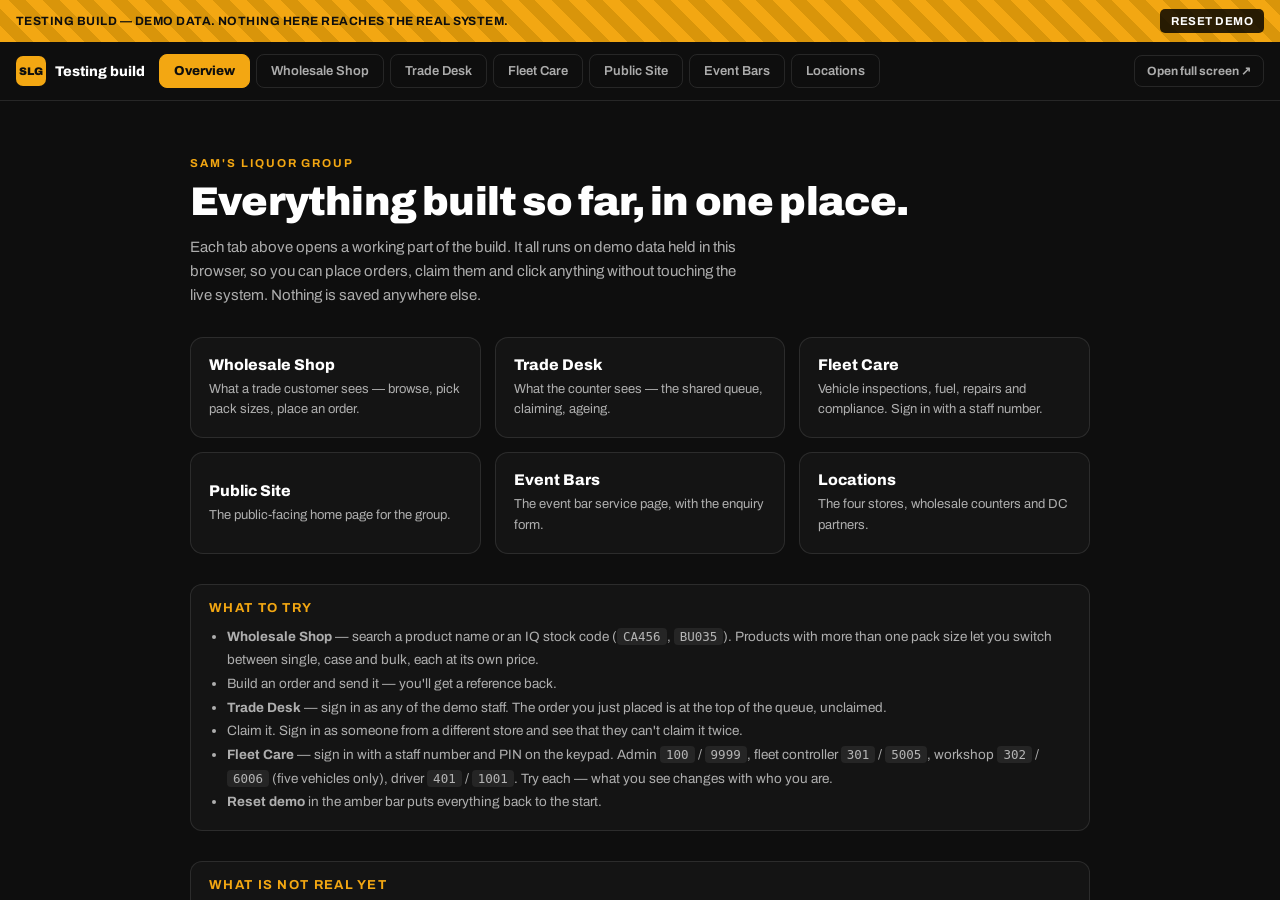
==== index.html @ c91823cb "Publish testing build 15/09/2026 20:35" ====
<!DOCTYPE html>
<html lang="en">
<head>
<meta charset="utf-8">
<meta name="robots" content="noindex, nofollow">
<meta name="viewport" content="width=device-width, initial-scale=1">
<title>Sam's Liquor Group — testing build</title>
<link rel="preconnect" href="https://fonts.googleapis.com">
<link rel="preconnect" href="https://fonts.gstatic.com" crossorigin>
<link href="https://fonts.googleapis.com/css2?family=Archivo:wght@400;500;600;700;800;900&display=swap" rel="stylesheet">
<style>
  :root { --bg:#0E0E0E; --panel:#141414; --line:rgba(255,255,255,.1); --txt:#fff;
          --txt-2:rgba(255,255,255,.66); --txt-3:rgba(255,255,255,.45); --accent:#F3A712; --on-accent:#0E0E0E; }
  * { box-sizing:border-box }
  html,body { height:100% }
  body { margin:0; background:var(--bg); color:var(--txt);
         font-family:Archivo,system-ui,-apple-system,"Segoe UI",sans-serif;
         display:flex; flex-direction:column; -webkit-font-smoothing:antialiased }
  .warn { display:flex; align-items:center; gap:12px; flex-wrap:wrap; padding:9px 16px;
          background:repeating-linear-gradient(45deg,#F3A712,#F3A712 12px,#d9950a 12px,#d9950a 24px); color:#0E0E0E }
  .warn b { font-size:12px; letter-spacing:.04em; text-transform:uppercase; flex:1 1 auto }
  .warn button { font:700 11.5px Archivo,sans-serif; letter-spacing:.04em; text-transform:uppercase;
                 background:rgba(0,0,0,.82); color:#fff; border:0; border-radius:5px; padding:6px 11px; cursor:pointer }
  header { display:flex; align-items:center; gap:14px; padding:12px 16px; border-bottom:1px solid var(--line); flex-wrap:wrap }
  .brand { display:flex; align-items:center; gap:9px; font-weight:800; font-size:14px }
  .mark { width:30px;height:30px;border-radius:7px;background:var(--accent);color:var(--on-accent);
          display:grid;place-items:center;font-weight:900;font-size:11px }
  .tabs { display:flex; gap:6px; overflow-x:auto; scrollbar-width:none }
  .tabs::-webkit-scrollbar { display:none }
  .tab { white-space:nowrap; padding:9px 14px; border-radius:8px; cursor:pointer; font:600 13px Archivo,sans-serif;
         background:transparent; border:1px solid var(--line); color:var(--txt-2) }
  .tab:hover { color:var(--txt); border-color:rgba(255,255,255,.24) }
  .tab[aria-selected="true"] { background:var(--accent); border-color:var(--accent); color:var(--on-accent); font-weight:800 }
  .spacer { flex:1 1 auto }
  .pop { font:700 12px Archivo,sans-serif; color:var(--txt-2); text-decoration:none; border:1px solid var(--line);
         padding:8px 12px; border-radius:8px; white-space:nowrap }
  .pop:hover { color:var(--accent); border-color:var(--accent) }
  main { flex:1 1 auto; position:relative; min-height:0 }
  iframe { width:100%; height:100%; border:0; display:block; background:var(--bg) }
  /* overview */
  .overview { position:absolute; inset:0; overflow-y:auto; padding:44px 22px 60px }
  .ov-in { max-width:900px; margin:0 auto }
  .kick { font-size:11.5px; letter-spacing:.17em; text-transform:uppercase; color:var(--accent); font-weight:700 }
  h1 { font-size:clamp(26px,4.4vw,40px); line-height:1.08; font-weight:900; letter-spacing:-.02em; margin:10px 0 12px }
  .lede { color:var(--txt-2); font-size:15px; line-height:1.6; max-width:62ch; margin:0 0 30px }
  .cards { display:grid; grid-template-columns:repeat(auto-fit,minmax(250px,1fr)); gap:14px }
  .card { text-align:left; cursor:pointer; padding:18px; border-radius:13px;
          background:var(--panel); border:1px solid var(--line); color:inherit; font:inherit }
  .card:hover { border-color:var(--accent) }
  .card-t { display:block; font-size:15.5px; font-weight:800; margin-bottom:6px }
  .card-d { display:block; font-size:13px; color:var(--txt-2); line-height:1.55 }
  .note { margin-top:30px; padding:16px 18px; border-radius:12px; border:1px solid var(--line); background:var(--panel) }
  .note h2 { font-size:13px; letter-spacing:.1em; text-transform:uppercase; color:var(--accent); margin:0 0 10px }
  .note ul { margin:0; padding-left:18px; color:var(--txt-2); font-size:13.5px; line-height:1.75 }
  .note code { background:rgba(255,255,255,.07); padding:1px 6px; border-radius:4px; font-size:12.5px }
</style>
</head>
<body>

<div class="warn">
  <b>Testing build — demo data. Nothing here reaches the real system.</b>
  <button id="reset">Reset demo</button>
</div>

<header>
  <div class="brand"><span class="mark">SLG</span> Testing build</div>
  <div class="tabs" role="tablist">
    <button class="tab" data-src="" data-key="overview" aria-selected="true">Overview</button>
      <button class="tab" data-src="shop.html" data-key="shop">Wholesale Shop</button>
      <button class="tab" data-src="desk.html" data-key="desk">Trade Desk</button>
      <button class="tab" data-src="fleet/index.html" data-key="fleet">Fleet Care</button>
      <button class="tab" data-src="site/index.html" data-key="home">Public Site</button>
      <button class="tab" data-src="site/event-bars.html" data-key="events">Event Bars</button>
      <button class="tab" data-src="site/locations.html" data-key="stores">Locations</button>
  </div>
  <div class="spacer"></div>
  <a class="pop" id="pop" href="shop.html" target="_blank" rel="noopener">Open full screen ↗</a>
</header>

<main>
  <div class="overview" id="overview">
    <div class="ov-in">
      <p class="kick">Sam's Liquor Group</p>
      <h1>Everything built so far, in one place.</h1>
      <p class="lede">Each tab above opens a working part of the build. It all runs on demo
         data held in this browser, so you can place orders, claim them and click anything
         without touching the live system. Nothing is saved anywhere else.</p>
      <div class="cards">
      <button class="card" data-src="shop.html" data-key="shop">
        <span class="card-t">Wholesale Shop</span>
        <span class="card-d">What a trade customer sees — browse, pick pack sizes, place an order.</span>
      </button>
      <button class="card" data-src="desk.html" data-key="desk">
        <span class="card-t">Trade Desk</span>
        <span class="card-d">What the counter sees — the shared queue, claiming, ageing.</span>
      </button>
      <button class="card" data-src="fleet/index.html" data-key="fleet">
        <span class="card-t">Fleet Care</span>
        <span class="card-d">Vehicle inspections, fuel, repairs and compliance. Sign in with a staff number.</span>
      </button>
      <button class="card" data-src="site/index.html" data-key="home">
        <span class="card-t">Public Site</span>
        <span class="card-d">The public-facing home page for the group.</span>
      </button>
      <button class="card" data-src="site/event-bars.html" data-key="events">
        <span class="card-t">Event Bars</span>
        <span class="card-d">The event bar service page, with the enquiry form.</span>
      </button>
      <button class="card" data-src="site/locations.html" data-key="stores">
        <span class="card-t">Locations</span>
        <span class="card-d">The four stores, wholesale counters and DC partners.</span>
      </button>
      </div>
      <div class="note">
        <h2>What to try</h2>
        <ul>
          <li><b>Wholesale Shop</b> — search a product name or an IQ stock code (<code>CA456</code>, <code>BU035</code>). Products with more than one pack size let you switch between single, case and bulk, each at its own price.</li>
          <li>Build an order and send it — you'll get a reference back.</li>
          <li><b>Trade Desk</b> — sign in as any of the demo staff. The order you just placed is at the top of the queue, unclaimed.</li>
          <li>Claim it. Sign in as someone from a different store and see that they can't claim it twice.</li>
          <li><b>Fleet Care</b> — sign in with a staff number and PIN on the keypad. Admin <code>100</code> / <code>9999</code>, fleet controller <code>301</code> / <code>5005</code>, workshop <code>302</code> / <code>6006</code> (five vehicles only), driver <code>401</code> / <code>1001</code>. Try each — what you see changes with who you are.</li>
          <li><b>Reset demo</b> in the amber bar puts everything back to the start.</li>
        </ul>
      </div>
      <div class="note">
        <h2>What is not real yet</h2>
        <ul>
          <li>The catalogue is an 84-product sample of the real 766. Prices and codes are real.</li>
          <li>Staff sign-in has no password in this build — it is a role switcher.</li>
          <li>Quoting, picking and the price-list admin are not built yet.</li>
          <li>The Event Bars enquiry form needs its EmailJS template before it will send.</li>
          <li>Fleet Care is the design prototype on seeded data — all 18 screens are shown so the team can decide which to keep for V1. Nothing in it is saved anywhere.</li>
        </ul>
      </div>
    </div>
  </div>
  <iframe id="frame" title="Preview" hidden></iframe>
</main>

<script>
(function () {
  var tabs = [].slice.call(document.querySelectorAll('.tab'));
  var cards = [].slice.call(document.querySelectorAll('.card'));
  var frame = document.getElementById('frame');
  var overview = document.getElementById('overview');
  var pop = document.getElementById('pop');

  function select(key) {
    var hit = tabs.filter(function (t) { return t.dataset.key === key; })[0] || tabs[0];
    tabs.forEach(function (t) { t.setAttribute('aria-selected', String(t === hit)); });
    var src = hit.dataset.src;
    if (!src) {
      frame.hidden = true; overview.hidden = false; pop.href = 'shop.html';
    } else {
      if (frame.getAttribute('src') !== src) frame.setAttribute('src', src);
      frame.hidden = false; overview.hidden = true; pop.href = src;
    }
    if (location.hash.slice(1) !== hit.dataset.key) {
      history.replaceState(null, '', '#' + hit.dataset.key);
    }
  }

  tabs.forEach(function (t) { t.addEventListener('click', function () { select(t.dataset.key); }); });
  cards.forEach(function (c) { c.addEventListener('click', function () { select(c.dataset.key); }); });
  window.addEventListener('hashchange', function () { select(location.hash.slice(1) || 'overview'); });

  document.getElementById('reset').addEventListener('click', function () {
    if (!confirm('Reset the demo? This clears the demo orders, basket and signed-in staff in this browser.')) return;
    try {
      Object.keys(localStorage).filter(function (k) { return k.indexOf('slg') === 0 || k.indexOf('slg-') === 0; })
        .forEach(function (k) { localStorage.removeItem(k); });
    } catch (e) {}
    frame.removeAttribute('src');
    alert('Demo reset. Open a tab to start again.');
    select('overview');
  });

  select(location.hash.slice(1) || 'overview');
})();
</script>
</body>
</html>
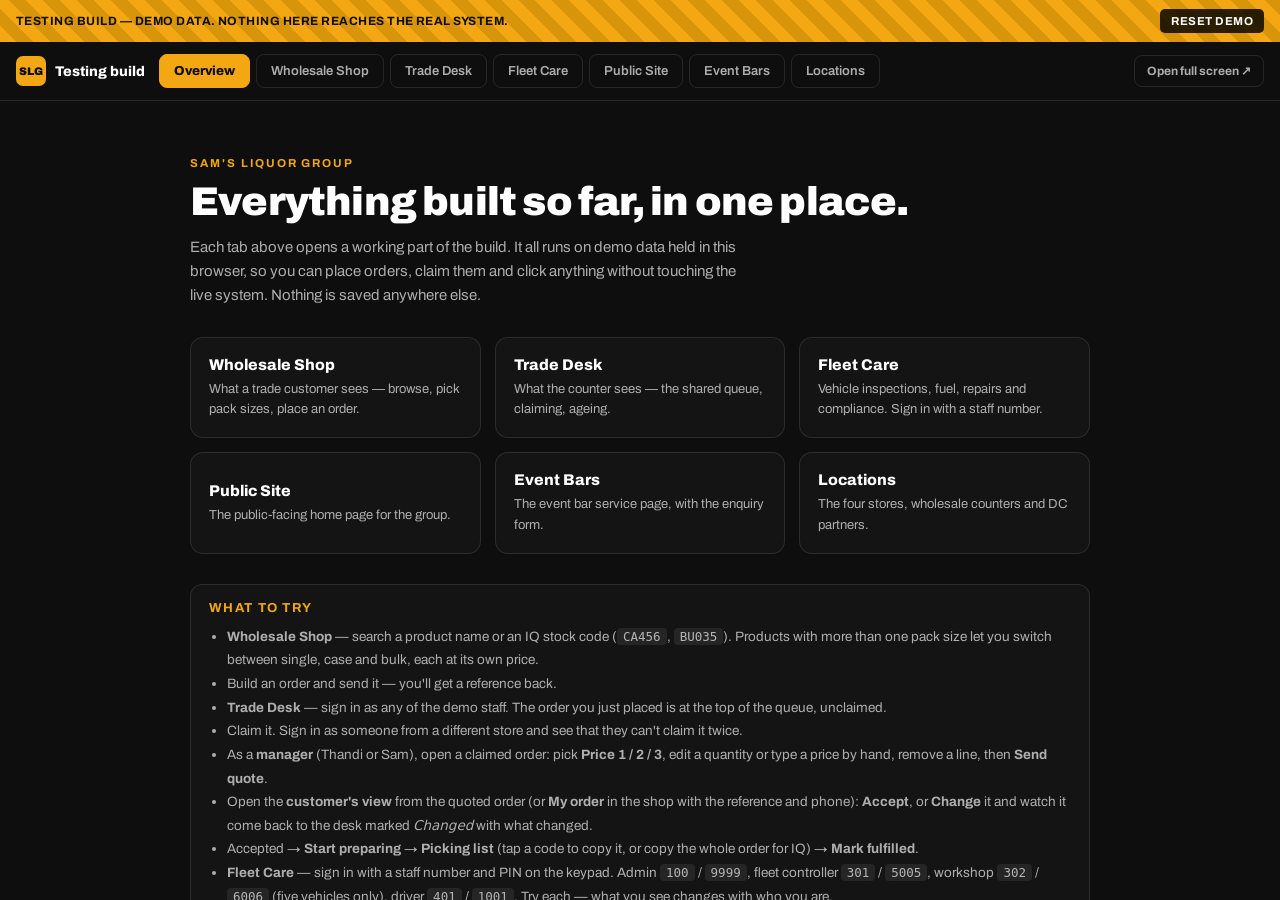
==== commit 62facbc1: "Publish testing build 16/09/2026 15:13" ====
--- a/index.html
+++ b/index.html
@@ -118,6 +118,9 @@
           <li>Build an order and send it — you'll get a reference back.</li>
           <li><b>Trade Desk</b> — sign in as any of the demo staff. The order you just placed is at the top of the queue, unclaimed.</li>
           <li>Claim it. Sign in as someone from a different store and see that they can't claim it twice.</li>
+          <li>As a <b>manager</b> (Thandi or Sam), open a claimed order: pick <b>Price 1 / 2 / 3</b>, edit a quantity or type a price by hand, remove a line, then <b>Send quote</b>.</li>
+          <li>Open the <b>customer's view</b> from the quoted order (or <b>My order</b> in the shop with the reference and phone): <b>Accept</b>, or <b>Change</b> it and watch it come back to the desk marked <i>Changed</i> with what changed.</li>
+          <li>Accepted → <b>Start preparing</b> → <b>Picking list</b> (tap a code to copy it, or copy the whole order for IQ) → <b>Mark fulfilled</b>.</li>
           <li><b>Fleet Care</b> — sign in with a staff number and PIN on the keypad. Admin <code>100</code> / <code>9999</code>, fleet controller <code>301</code> / <code>5005</code>, workshop <code>302</code> / <code>6006</code> (five vehicles only), driver <code>401</code> / <code>1001</code>. Try each — what you see changes with who you are.</li>
           <li><b>Reset demo</b> in the amber bar puts everything back to the start.</li>
         </ul>
@@ -127,7 +130,8 @@
         <ul>
           <li>The catalogue is an 84-product sample of the real 766. Prices and codes are real.</li>
           <li>Staff sign-in has no password in this build — it is a role switcher.</li>
-          <li>Quoting, picking and the price-list admin are not built yet.</li>
+          <li>Price 2 and Price 3 are placeholder percentages (−2% / −4%) until IQ's real price lists arrive — lines priced from them are marked <i>estimated</i>.</li>
+          <li>The price-list admin (weekly IQ upload) is not in this build.</li>
           <li>The Event Bars enquiry form needs its EmailJS template before it will send.</li>
           <li>Fleet Care is the design prototype on seeded data — all 18 screens are shown so the team can decide which to keep for V1. Nothing in it is saved anywhere.</li>
         </ul>
